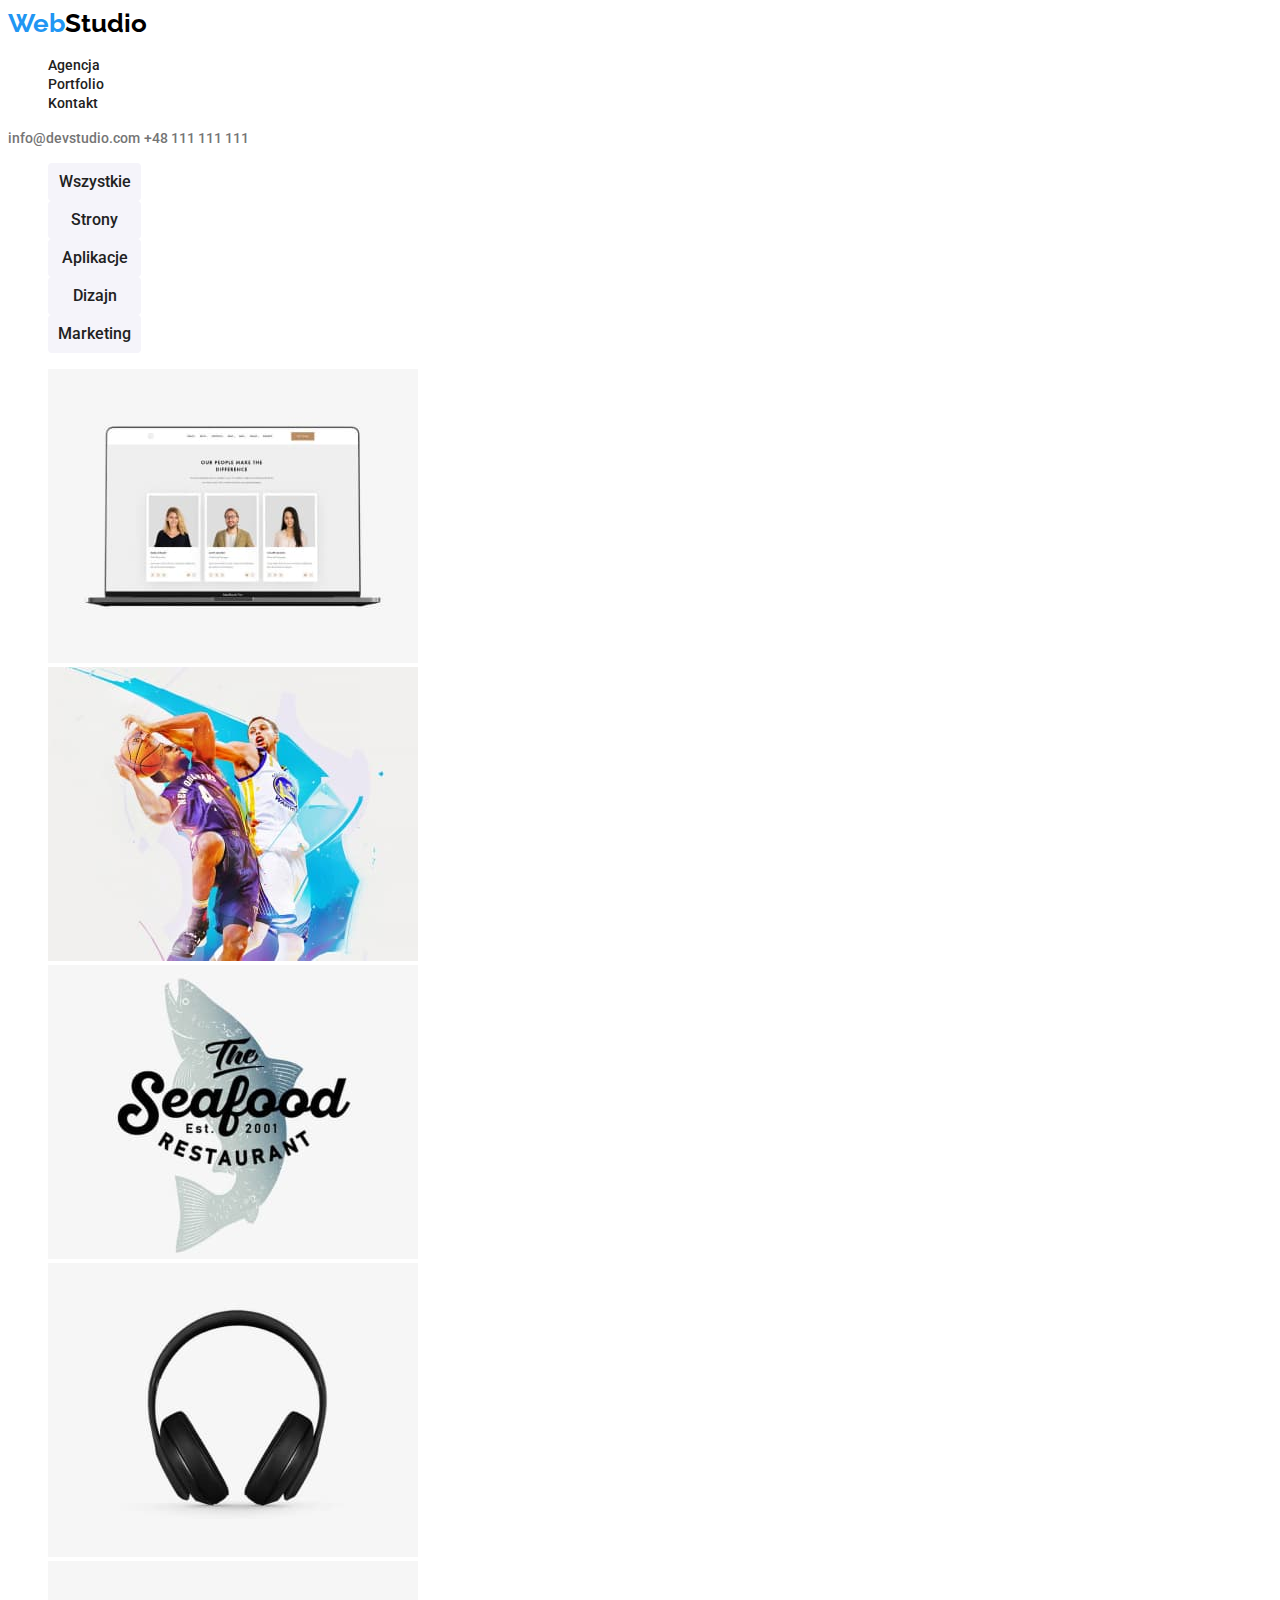
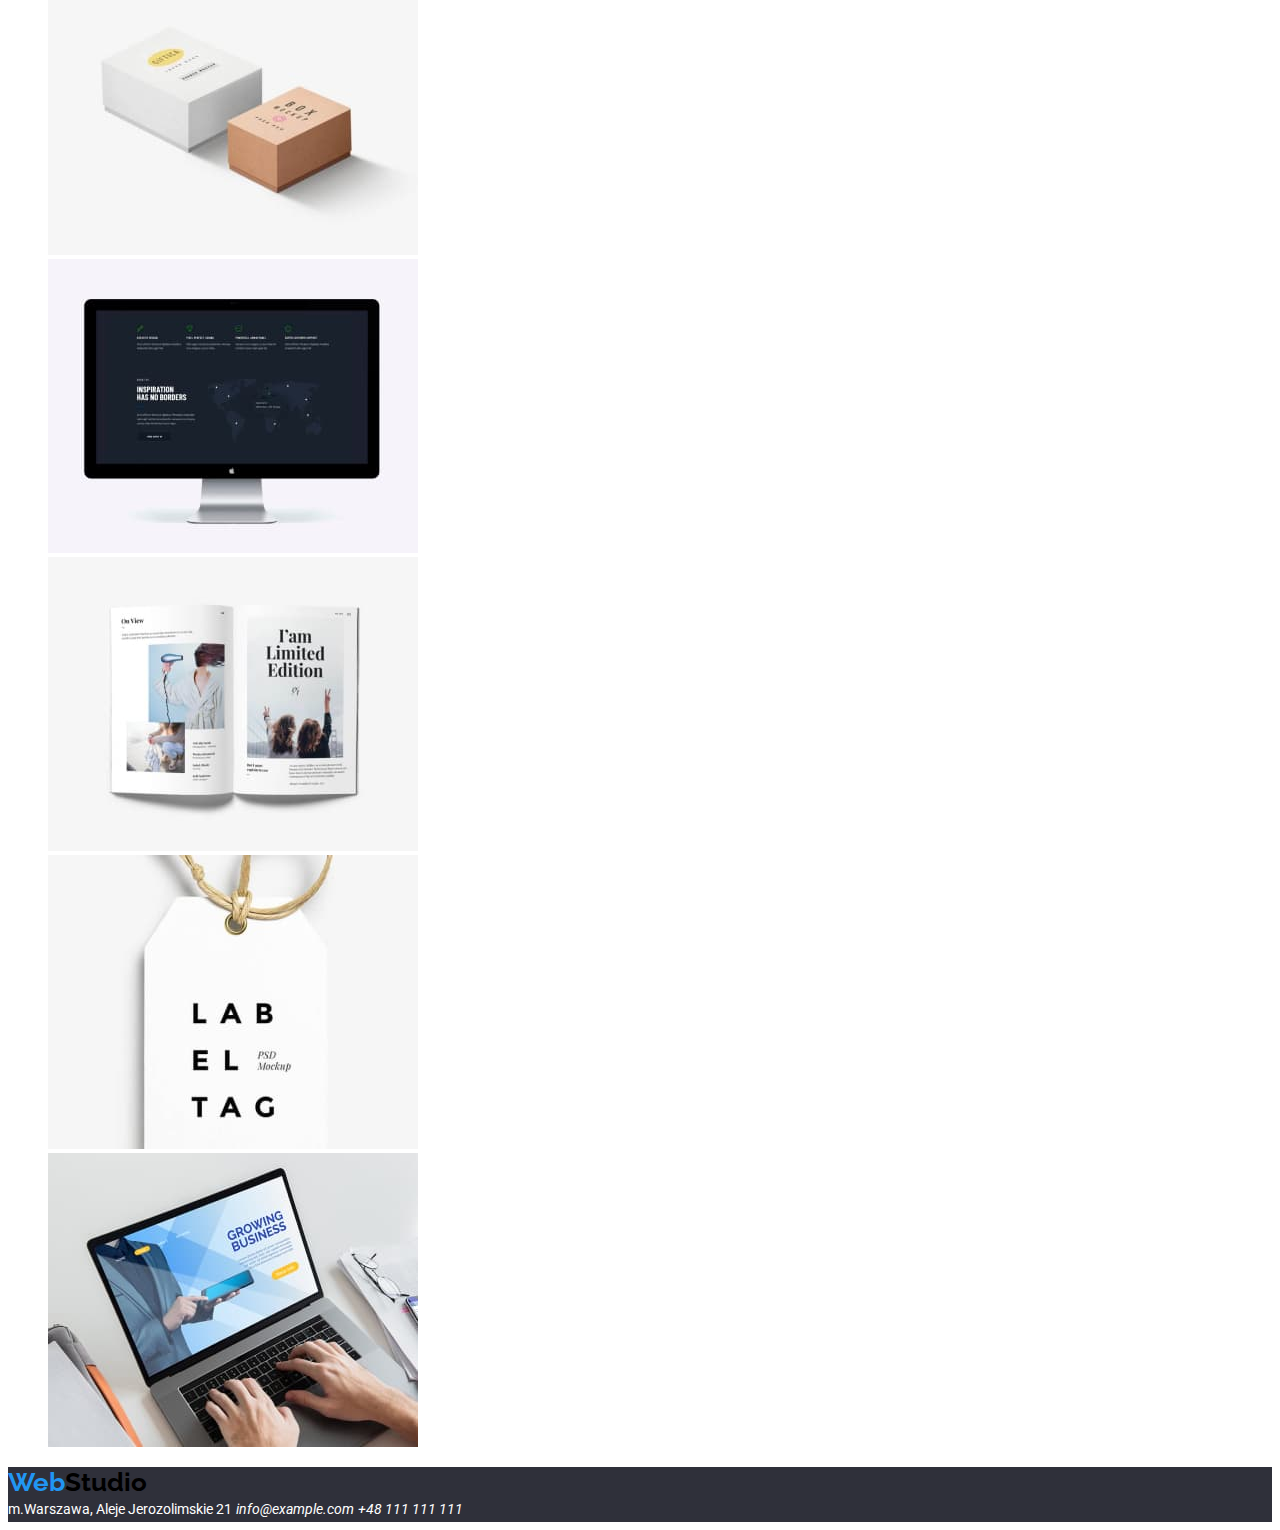
==== portfolio.html @ a65e3397 "introduced" ====
<!DOCTYPE html>
<html lang="en">
  <head>
    <meta charset="UTF-8" />
    <meta http-equiv="X-UA-Compatible" content="IE=edge" />
    <meta name="viewport" content="width=device-width, initial-scale=1.0" />
    <link rel="stylesheet" href="./css/styles.css" />
    <link rel="preconnect" href="https://fonts.googleapis.com" />
    <link rel="preconnect" href="https://fonts.gstatic.com" crossorigin />
    <link
      href="https://fonts.googleapis.com/css2?family=Raleway:wght@700&family=Roboto:wght@400;500;700;900&display=swap"
      rel="stylesheet" />
    <title>Portfolio</title>
  </head>
  <body>
    <header>
      <a class="link-logo logo" href="#"
        ><span class="logo-web">Web</span>Studio</a
      >
      <nav>
        <ul class="list">
          <li>
            <a class="link wayfinding-list-item" href="./index.html">Agencja</a>
          </li>
          <li>
            <a class="link wayfinding-list-item" href="./portfolio.html"
              >Portfolio</a
            >
          </li>
          <li><a class="link wayfinding-list-item" href="#">Kontakt</a></li>
        </ul>
      </nav>
      <a class="link contacts" href="mailto:info@devstudio.com"
        >info@devstudio.com</a
      >
      <a class="link contacts" href="tel:+48111111111">+48 111 111 111</a>
    </header>
    <main class="portfolio-background">
      <nav>
        <ul class="list">
          <li>
            <button class="portfolio-btn" type="button">Wszystkie</button>
          </li>
          <li><button class="portfolio-btn" type="button">Strony</button></li>
          <li>
            <button class="portfolio-btn" type="button">Aplikacje</button>
          </li>
          <li><button class="portfolio-btn" type="button">Dizajn</button></li>
          <li>
            <button class="portfolio-btn" type="button">Marketing</button>
          </li>
        </ul>
      </nav>
      <ul class="list">
        <li>
          <img
            src="./images/photoportfolioa.jpg"
            alt="laptop screen"
            width="370"
            height="294" />
        </li>
        <li>
          <img
            src="./images/photoportfoliob.jpg"
            alt="men playing basketball"
            width="370"
            height="294" />
        </li>
        <li>
          <img
            src="./images/photoportfolioc.jpg"
            alt="restaurant logo"
            width="370"
            height="294" />
        </li>
        <li>
          <img
            src="./images/photoportfoliod.jpg"
            alt="headphones"
            width="370"
            height="294" />
        </li>
        <li>
          <img
            src="./images/photoportfolioe.jpg"
            alt="two boxes"
            width="370"
            height="294" />
        </li>
        <li>
          <img
            src="./images/photoportfoliof.jpg"
            alt="mac screen"
            width="370"
            height="294" />
        </li>
        <li>
          <img
            src="./images/photoportfoliog.jpg"
            alt="open book"
            width="370"
            height="294" />
        </li>
        <li>
          <img
            src="./images/photoportfolioh.jpg"
            alt="label tag"
            width="370"
            height="294" />
        </li>
        <li>
          <img
            src="./images/photoportfolioi.jpg"
            alt="person typing"
            width="370"
            height="294" />
        </li>
      </ul>
    </main>
    <footer class="background-c">
      <a class="link-logo logo" href="#"
        ><span class="logo-web">Web</span>Studio</a
      >
      <address>
        <span class="portfolio-contacts-title"
          >m.Warszawa, Aleje Jerozolimskie 21</span
        >
        <a class="link portfolio-contacts" href="mailto:info@example.com"
          >info@example.com</a
        >
        <a class="link portfolio-contacts" href="tel:+48111111111"
          >+48 111 111 111</a
        >
      </address>
    </footer>
  </body>
</html>
---- css/styles.css ----
:root {
  --colorA: #ffffff;
  --colorB: #2196f3;
  --colorC: #757575;
  --colorD: #000000;
  --colorE: #212121;
  --colorF: #f5f4fa;
}
body {
  background-color: var(--colorA);
  font-family: Roboto;
}
.link {
  text-decoration: none;
}
.link:focus {
  color: var(--colorB);
}
.link:hover {
  color: var(--colorB);
}
.link-logo {
  text-decoration: none;
}
.logo {
  color: var(--colorD);
  font-family: Raleway;
  font-weight: 700;
  font-size: 26px;
  line-height: 1.19;
}
.logo-web {
  color: var(--colorB);
}
.list {
  list-style: none;
}
.wayfinding-list-item {
  color: var(--colorE);
  font-weight: 500;
  font-size: 14px;
  line-height: 1.14;
}
.contacts {
  color: var(--colorC);
  font-weight: 500;
  font-size: 14px;
  line-height: 1.14;
}
.background-a {
  background-color: #2f303a;
}
.slogan {
  color: var(--colorA);
  font-weight: 900;
  font-size: 44px;
  line-height: 1.36;
  text-align: center;
}
.slogan-btn {
  background-color: var(--colorB);
  width: 200px;
  height: 50px;
  cursor: pointer;
  color: var(--colorA);
  font-weight: 700;
  font-size: 16px;
  line-height: 1.87;
  font-family: inherit;
  box-shadow: 0px 4px 4px rgba(0, 0, 0, 0.15);
  border-radius: 4px;
}
.general-list-title {
  color: var(--colorE);
  font-weight: 700;
  font-size: 14px;
  line-height: 1.14;
}
.general-list-description {
  color: var(--colorC);
  font-size: 14px;
  line-height: 1.5;
}
.title {
  color: var(--colorE);
  font-weight: 700;
  font-size: 36px;
  line-height: 1.17;
  text-align: center;
}
.background-b {
  background-color: var(--colorF);
}
.team-photo {
  background-color: var(--colorA);
  box-shadow: 0px 1px 3px rgba(0, 0, 0, 0.12), 0px 1px 1px rgba(0, 0, 0, 0.14),
    0px 2px 1px rgba(0, 0, 0, 0.2);
  border-radius: 0px 0px 4px 4px;
}
.team-photo-title {
  color: var(--colorEcolorE);
  font-weight: 500;
  font-size: 16px;
  line-height: 1.19;
  text-align: center;
}
.team-photo-description {
  color: var(--colorC);
  font-size: 16px;
  line-height: 1.19;
  text-align: center;
}
.background-c {
  background-color: #2f303a;
}
.portfolio-contacts-title {
  color: var(--colorA);
  font-size: 14px;
  line-height: 1.7;
  font-style: normal;
}
.portfolio-contacts {
  color: var(--colorA);
  font-size: 14px;
  line-height: 1.7;
}
.portfolio-background {
  background-color: var(--colorA);
}
.portfolio-btn {
  background-color: var(--colorF);
  width: 93px;
  height: 38px;
  border-radius: 4px;
  border-style: none;
  cursor: pointer;
  color: #212121;
  font-weight: 500;
  font-size: 16px;
  line-height: 1.6;
  font-family: inherit;
}
.portfolio-btn:hover {
  background-color: var(--colorB);
  width: 121px;
  height: 38px;
  box-shadow: 0px 3px 1px rgba(0, 0, 0, 0.1), 0px 1px 2px rgba(0, 0, 0, 0.08),
    0px 2px 2px rgba(0, 0, 0, 0.12);
  border-radius: 4px;
  border-style: none;
}
.portfolio-btn:focus {
  background-color: var(--colorB);
  width: 121px;
  height: 38px;
  box-shadow: 0px 3px 1px rgba(0, 0, 0, 0.1), 0px 1px 2px rgba(0, 0, 0, 0.08),
    0px 2px 2px rgba(0, 0, 0, 0.12);
  border-radius: 4px;
}
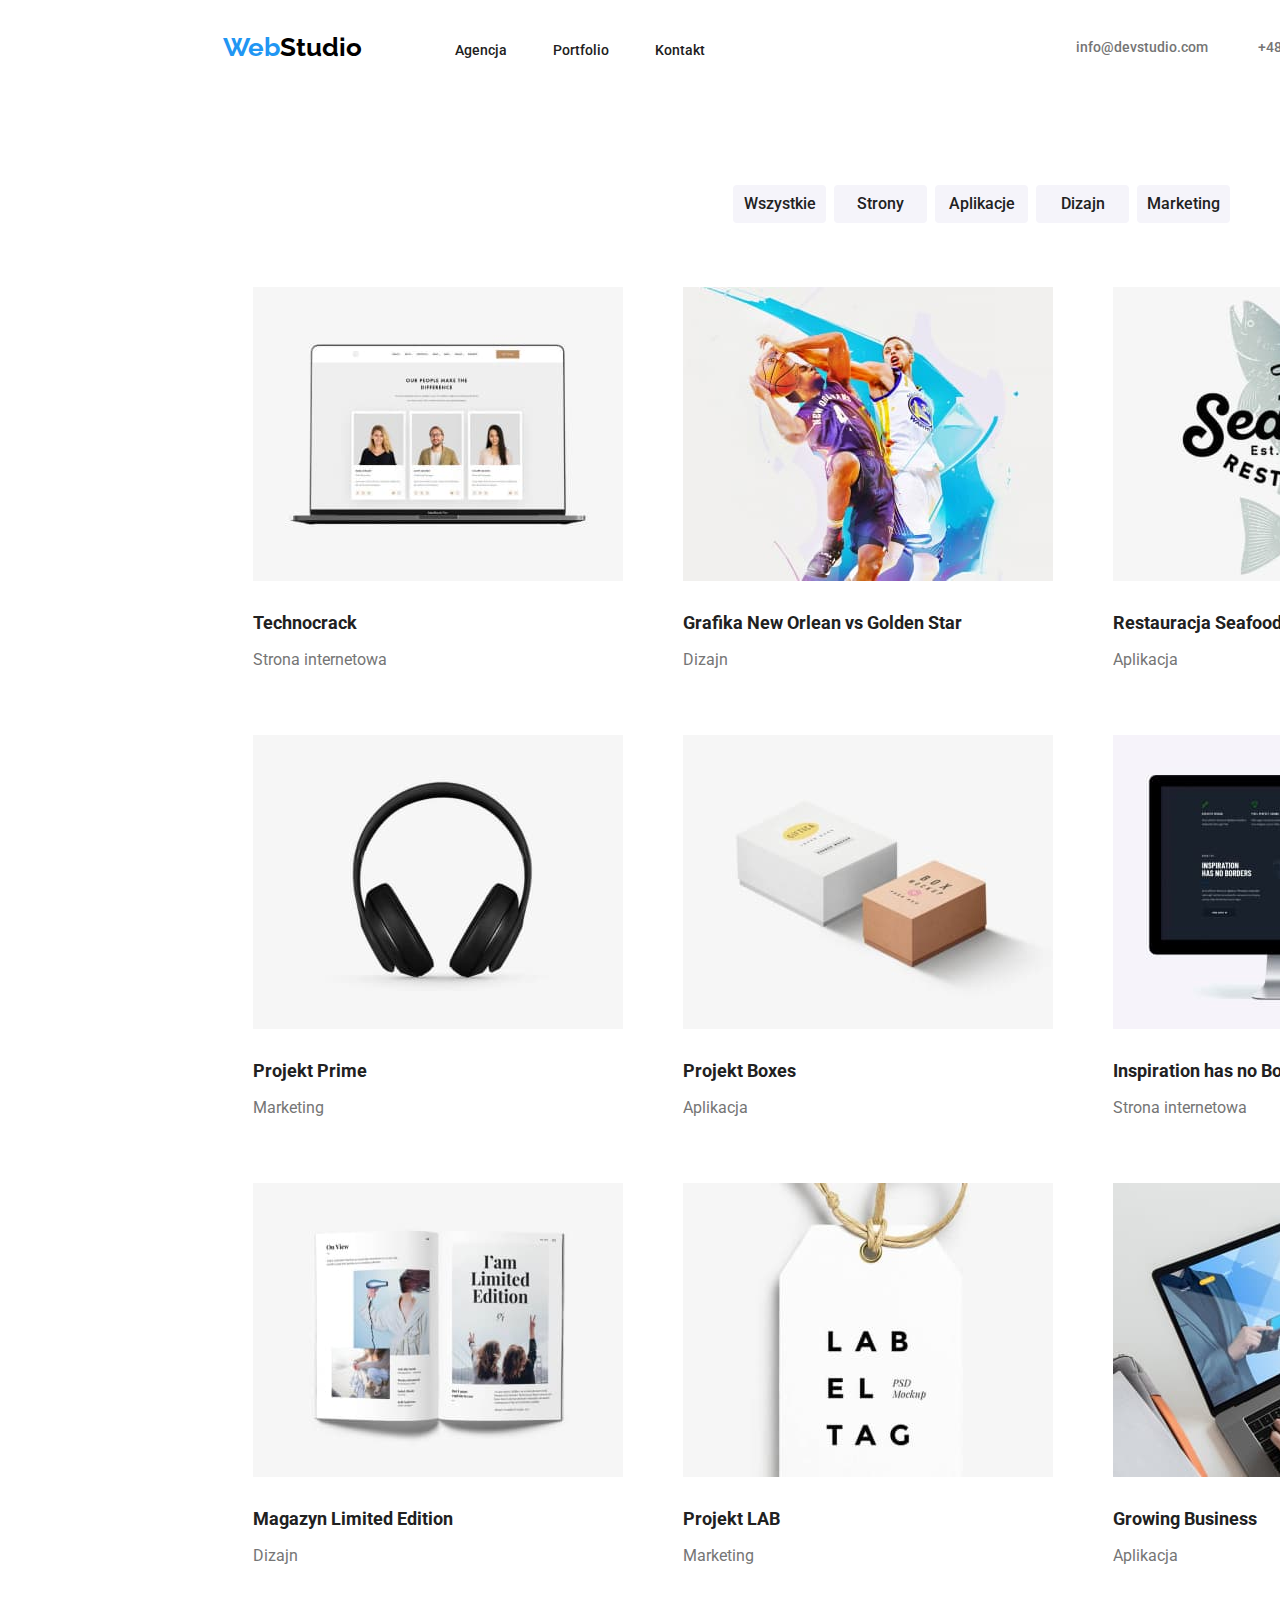
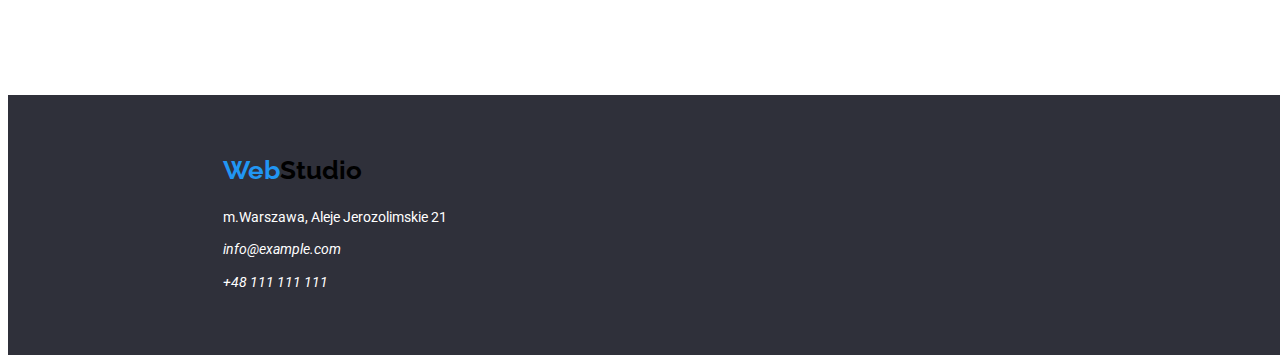
==== commit 994584b2: "update" ====
--- a/portfolio.html
+++ b/portfolio.html
@@ -13,122 +13,154 @@
     <title>Portfolio</title>
   </head>
   <body>
-    <header>
-      <a class="link-logo logo" href="#"
+    <header class="container section flex-element">
+      <a class="link-logo logo head-logo" href="#"
         ><span class="logo-web">Web</span>Studio</a
       >
       <nav>
-        <ul class="list">
+        <ul class="list flex-element wayfinding-list">
           <li>
             <a class="link wayfinding-list-item" href="./index.html">Agencja</a>
           </li>
           <li>
-            <a class="link wayfinding-list-item" href="./portfolio.html"
+            <a
+              class="link wayfinding-list-item wayfinding-list-item-b"
+              href="./portfolio.html"
               >Portfolio</a
             >
           </li>
           <li><a class="link wayfinding-list-item" href="#">Kontakt</a></li>
         </ul>
       </nav>
-      <a class="link contacts" href="mailto:info@devstudio.com"
+      <a class="link contacts contacts-a" href="mailto:info@devstudio.com"
         >info@devstudio.com</a
       >
       <a class="link contacts" href="tel:+48111111111">+48 111 111 111</a>
     </header>
-    <main class="portfolio-background">
+    <main class="portfolio-background portfolio-general container">
       <nav>
-        <ul class="list">
+        <ul class="list flex-element portfolio-btn-list">
           <li>
             <button class="portfolio-btn" type="button">Wszystkie</button>
           </li>
-          <li><button class="portfolio-btn" type="button">Strony</button></li>
+          <li>
+            <button class="portfolio-btn portfolio-btn-spacing-a" type="button">
+              Strony
+            </button>
+          </li>
           <li>
             <button class="portfolio-btn" type="button">Aplikacje</button>
           </li>
-          <li><button class="portfolio-btn" type="button">Dizajn</button></li>
+          <li>
+            <button class="portfolio-btn portfolio-btn-spacing-b" type="button">
+              Dizajn
+            </button>
+          </li>
           <li>
             <button class="portfolio-btn" type="button">Marketing</button>
           </li>
         </ul>
       </nav>
-      <ul class="list">
-        <li>
+      <ul class="list flex-element portfolio-photo-list">
+        <li class="portfolio-photo-item">
           <img
             src="./images/photoportfolioa.jpg"
             alt="laptop screen"
             width="370"
             height="294" />
+          <h5 class="portfolio-photo-title">Technocrack</h5>
+          <p class="portfolio-photo-description">Strona internetowa</p>
         </li>
-        <li>
+        <li class="portfolio-photo-item">
           <img
             src="./images/photoportfoliob.jpg"
             alt="men playing basketball"
             width="370"
             height="294" />
+          <h5 class="portfolio-photo-title">
+            Grafika New Orlean vs Golden Star
+          </h5>
+          <p class="portfolio-photo-description">Dizajn</p>
         </li>
-        <li>
+        <li class="portfolio-photo-item">
           <img
             src="./images/photoportfolioc.jpg"
             alt="restaurant logo"
             width="370"
             height="294" />
+          <h5 class="portfolio-photo-title">Restauracja Seafood</h5>
+          <p class="portfolio-photo-description">Aplikacja</p>
         </li>
-        <li>
+        <li class="portfolio-photo-item">
           <img
             src="./images/photoportfoliod.jpg"
             alt="headphones"
             width="370"
             height="294" />
+          <h5 class="portfolio-photo-title">Projekt Prime</h5>
+          <p class="portfolio-photo-description">Marketing</p>
         </li>
-        <li>
+        <li class="portfolio-photo-item">
           <img
             src="./images/photoportfolioe.jpg"
             alt="two boxes"
             width="370"
             height="294" />
+          <h5 class="portfolio-photo-title">Projekt Boxes</h5>
+          <p class="portfolio-photo-description">Aplikacja</p>
         </li>
-        <li>
+        <li class="portfolio-photo-item">
           <img
             src="./images/photoportfoliof.jpg"
             alt="mac screen"
             width="370"
             height="294" />
+          <h5 class="portfolio-photo-title">Inspiration has no Borders</h5>
+          <p class="portfolio-photo-description">Strona internetowa</p>
         </li>
-        <li>
+        <li class="portfolio-photo-item">
           <img
             src="./images/photoportfoliog.jpg"
             alt="open book"
             width="370"
             height="294" />
+          <h5 class="portfolio-photo-title">Magazyn Limited Edition</h5>
+          <p class="portfolio-photo-description">Dizajn</p>
         </li>
-        <li>
+        <li class="portfolio-photo-item">
           <img
             src="./images/photoportfolioh.jpg"
             alt="label tag"
             width="370"
             height="294" />
+          <h5 class="portfolio-photo-title">Projekt LAB</h5>
+          <p class="portfolio-photo-description">Marketing</p>
         </li>
-        <li>
+        <li class="portfolio-photo-item">
           <img
             src="./images/photoportfolioi.jpg"
             alt="person typing"
             width="370"
             height="294" />
+          <h5 class="portfolio-photo-title">Growing Business</h5>
+          <p class="portfolio-photo-description">Aplikacja</p>
         </li>
       </ul>
     </main>
-    <footer class="background-c">
-      <a class="link-logo logo" href="#"
+    <footer class="background-c container section foot-head">
+      <a class="link-logo logo foot-logo" href="#"
         ><span class="logo-web">Web</span>Studio</a
       >
-      <address>
-        <span class="portfolio-contacts-title"
+      <address class="foot-direction">
+        <span class="foot-contacts-title"
           >m.Warszawa, Aleje Jerozolimskie 21</span
         >
-        <a class="link portfolio-contacts" href="mailto:info@example.com"
+        <a
+          class="link foot-contacts foot-contacts-spacing"
+          href="mailto:info@example.com"
           >info@example.com</a
         >
-        <a class="link portfolio-contacts" href="tel:+48111111111"
+        <a class="link foot-contacts" href="tel:+48111111111"
           >+48 111 111 111</a
         >
       </address>
--- a/css/styles.css
+++ b/css/styles.css
@@ -1,3 +1,9 @@
+.container {
+  width: 1600px;
+}
+.flex-element {
+  display: flex;
+}
 :root {
   --colorA: #ffffff;
   --colorB: #2196f3;
@@ -5,11 +11,34 @@
   --colorD: #000000;
   --colorE: #212121;
   --colorF: #f5f4fa;
+  --colorG: #ececec;
+  --colorH: #2f303a;
+  --colorI: #eeeeee;
 }
 body {
   background-color: var(--colorA);
   font-family: Roboto;
 }
+h1 {
+  margin: 0px;
+  padding: 0px;
+}
+h3 {
+  margin: 0px;
+  padding: 0px;
+}
+h2 {
+  margin: 0px;
+  padding: 0px;
+}
+ul {
+  margin: 0px;
+  padding: 0px;
+}
+p {
+  margin: 0px;
+  padding: 0px;
+}
 .link {
   text-decoration: none;
 }
@@ -29,26 +58,45 @@
   font-size: 26px;
   line-height: 1.19;
 }
+.head-logo {
+  margin-inline: 215px 93px;
+  margin-block: 24px 25px;
+}
 .logo-web {
   color: var(--colorB);
 }
 .list {
   list-style: none;
 }
+.mini-border {
+  border-bottom: 1px solid;
+  color: var(--colorG);
+}
+.wayfinding-list {
+  padding: 0px;
+  margin-block: 32px;
+}
+.wayfinding-list-item-b {
+  margin-inline: 46px;
+}
 .wayfinding-list-item {
   color: var(--colorE);
   font-weight: 500;
   font-size: 14px;
   line-height: 1.14;
 }
+.contacts-a {
+  margin-inline: 371px 50px;
+}
 .contacts {
   color: var(--colorC);
   font-weight: 500;
   font-size: 14px;
   line-height: 1.14;
+  margin-block: 32px;
 }
 .background-a {
-  background-color: #2f303a;
+  background-color: var(--colorH);
 }
 .slogan {
   color: var(--colorA);
@@ -56,6 +104,8 @@
   font-size: 44px;
   line-height: 1.36;
   text-align: center;
+  margin-inline: 452px;
+  padding-top: 200px;
 }
 .slogan-btn {
   background-color: var(--colorB);
@@ -69,17 +119,40 @@
   font-family: inherit;
   box-shadow: 0px 4px 4px rgba(0, 0, 0, 0.15);
   border-radius: 4px;
+  margin-inline: 700px;
+  margin-block: 30px 200px;
+}
+.general-list {
+  margin-block: 94px;
+  margin-inline: 215px;
 }
 .general-list-title {
   color: var(--colorE);
   font-weight: 700;
   font-size: 14px;
   line-height: 1.14;
+  padding-bottom: 10px;
 }
 .general-list-description {
   color: var(--colorC);
   font-size: 14px;
   line-height: 1.5;
+}
+.general-list-item-spacing-a {
+  padding-inline: 30px;
+}
+.general-list-item-spacing-b {
+  padding-right: 30px;
+}
+.what-we-do-list {
+  margin-inline: 215px;
+  margin-bottom: 94px;
+}
+.what-we-do-images-spacing {
+  padding-inline: 30px;
+}
+.title-a {
+  padding-bottom: 50px;
 }
 .title {
   color: var(--colorE);
@@ -87,6 +160,19 @@
   font-size: 36px;
   line-height: 1.17;
   text-align: center;
+}
+.title-b {
+  padding-block: 94px 50px;
+}
+.team-photo-list {
+  padding-inline: 215px;
+  padding-bottom: 93px;
+}
+.team-photo-spacing-a {
+  margin-inline: 30px;
+}
+.team-photo-spacing-b {
+  margin-right: 30px;
 }
 .background-b {
   background-color: var(--colorF);
@@ -103,29 +189,58 @@
   font-size: 16px;
   line-height: 1.19;
   text-align: center;
+  padding-block: 30px 10px;
+  margin: 0px;
 }
 .team-photo-description {
   color: var(--colorC);
   font-size: 16px;
   line-height: 1.19;
   text-align: center;
+  padding-bottom: 30px;
 }
 .background-c {
   background-color: #2f303a;
 }
-.portfolio-contacts-title {
+.foot-logo {
+  margin-left: 215px;
+}
+.foot-contacts-title {
   color: var(--colorA);
   font-size: 14px;
   line-height: 1.7;
   font-style: normal;
 }
-.portfolio-contacts {
+.foot-contacts {
   color: var(--colorA);
   font-size: 14px;
   line-height: 1.7;
+}
+.foot-direction {
+  padding-block: 20px 60px;
+  padding-left: 215px;
+  display: flex;
+  flex-direction: column;
+}
+.foot-contacts-spacing {
+  margin-block: 9px;
+}
+.foot-head {
+  padding-top: 60px;
+}
+.portfolio-general {
+  margin-block: 94px;
+  margin-inline: 215px;
 }
 .portfolio-background {
   background-color: var(--colorA);
+}
+.portfolio-btn-list {
+  margin-inline: 510px 518px;
+  margin-bottom: 34px;
+}
+.portfolio-photo-list {
+  flex-wrap: wrap;
 }
 .portfolio-btn {
   background-color: var(--colorF);
@@ -134,11 +249,17 @@
   border-radius: 4px;
   border-style: none;
   cursor: pointer;
-  color: #212121;
+  color: var(--colorE);
   font-weight: 500;
   font-size: 16px;
   line-height: 1.6;
   font-family: inherit;
+}
+.portfolio-btn-spacing-a {
+  margin-inline: 8px;
+}
+.portfolio-btn-spacing-b {
+  margin-inline: 8px;
 }
 .portfolio-btn:hover {
   background-color: var(--colorB);
@@ -157,3 +278,18 @@
     0px 2px 2px rgba(0, 0, 0, 0.12);
   border-radius: 4px;
 }
+.portfolio-photo-title {
+  color: var(--colorE);
+  font-weight: 700;
+  font-size: 18px;
+  line-height: 2;
+  margin-block: 20px 4px;
+}
+.portfolio-photo-description {
+  color: var(--colorC);
+  font-size: 16px;
+  line-height: 1.87;
+}
+.portfolio-photo-item {
+  margin: 30px;
+}
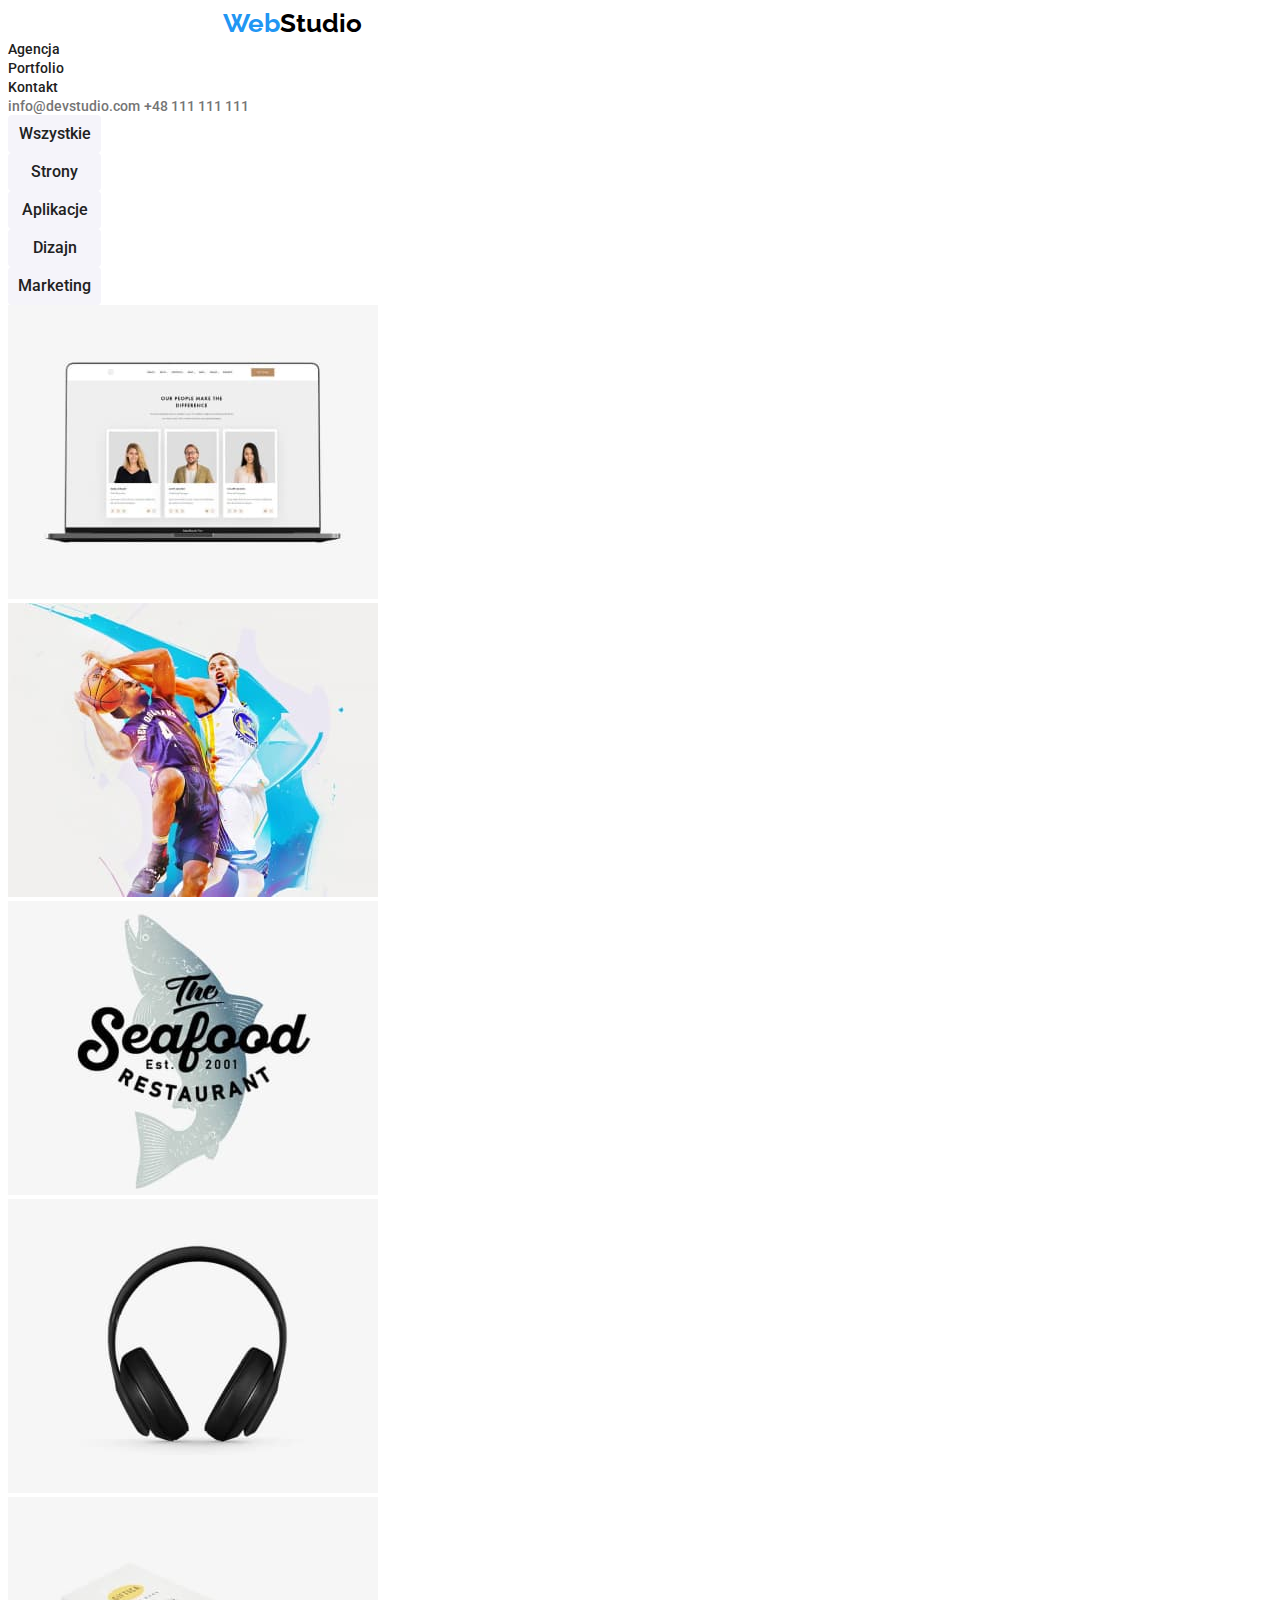
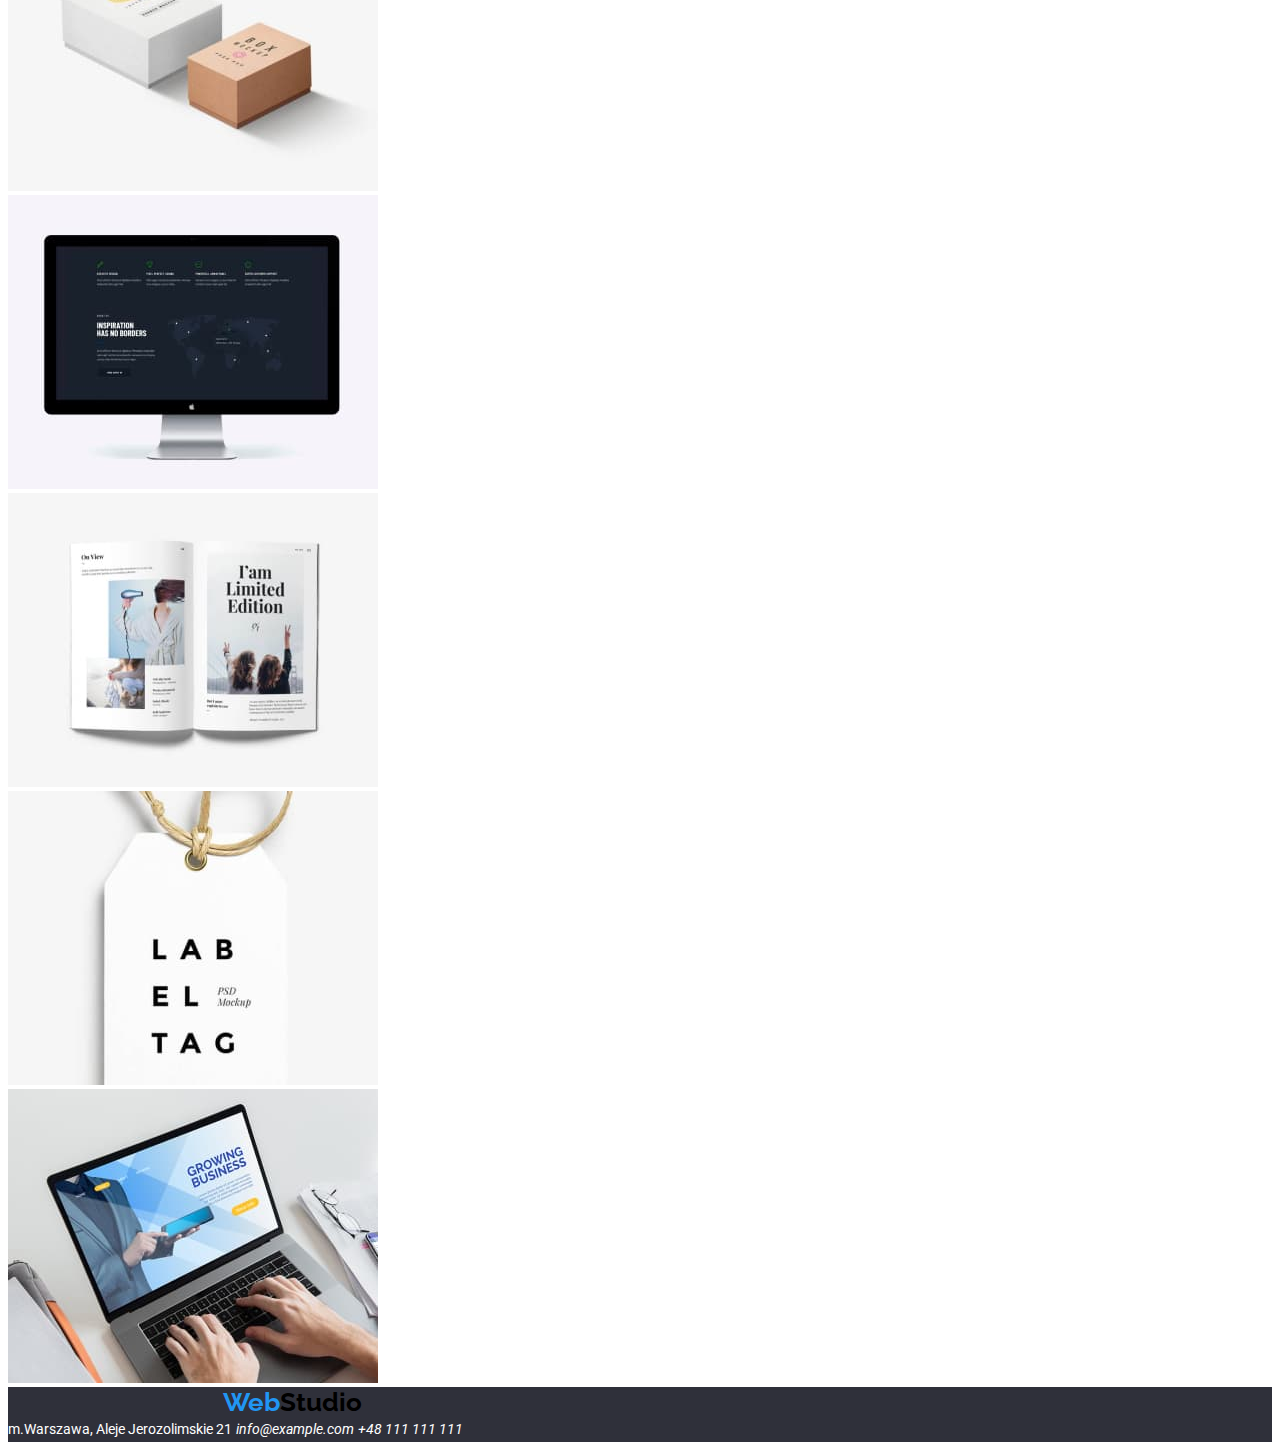
==== commit 72839e9f: "commit" ====
--- a/portfolio.html
+++ b/portfolio.html
@@ -13,154 +13,122 @@
     <title>Portfolio</title>
   </head>
   <body>
-    <header class="container section flex-element">
-      <a class="link-logo logo head-logo" href="#"
+    <header>
+      <a class="link-logo logo" href="#"
         ><span class="logo-web">Web</span>Studio</a
       >
       <nav>
-        <ul class="list flex-element wayfinding-list">
+        <ul class="list">
           <li>
             <a class="link wayfinding-list-item" href="./index.html">Agencja</a>
           </li>
           <li>
-            <a
-              class="link wayfinding-list-item wayfinding-list-item-b"
-              href="./portfolio.html"
+            <a class="link wayfinding-list-item" href="./portfolio.html"
               >Portfolio</a
             >
           </li>
           <li><a class="link wayfinding-list-item" href="#">Kontakt</a></li>
         </ul>
       </nav>
-      <a class="link contacts contacts-a" href="mailto:info@devstudio.com"
+      <a class="link contacts" href="mailto:info@devstudio.com"
         >info@devstudio.com</a
       >
       <a class="link contacts" href="tel:+48111111111">+48 111 111 111</a>
     </header>
-    <main class="portfolio-background portfolio-general container">
+    <main class="portfolio-background">
       <nav>
-        <ul class="list flex-element portfolio-btn-list">
+        <ul class="list">
           <li>
             <button class="portfolio-btn" type="button">Wszystkie</button>
           </li>
-          <li>
-            <button class="portfolio-btn portfolio-btn-spacing-a" type="button">
-              Strony
-            </button>
-          </li>
+          <li><button class="portfolio-btn" type="button">Strony</button></li>
           <li>
             <button class="portfolio-btn" type="button">Aplikacje</button>
           </li>
-          <li>
-            <button class="portfolio-btn portfolio-btn-spacing-b" type="button">
-              Dizajn
-            </button>
-          </li>
+          <li><button class="portfolio-btn" type="button">Dizajn</button></li>
           <li>
             <button class="portfolio-btn" type="button">Marketing</button>
           </li>
         </ul>
       </nav>
-      <ul class="list flex-element portfolio-photo-list">
-        <li class="portfolio-photo-item">
+      <ul class="list">
+        <li>
           <img
             src="./images/photoportfolioa.jpg"
             alt="laptop screen"
             width="370"
             height="294" />
-          <h5 class="portfolio-photo-title">Technocrack</h5>
-          <p class="portfolio-photo-description">Strona internetowa</p>
         </li>
-        <li class="portfolio-photo-item">
+        <li>
           <img
             src="./images/photoportfoliob.jpg"
             alt="men playing basketball"
             width="370"
             height="294" />
-          <h5 class="portfolio-photo-title">
-            Grafika New Orlean vs Golden Star
-          </h5>
-          <p class="portfolio-photo-description">Dizajn</p>
         </li>
-        <li class="portfolio-photo-item">
+        <li>
           <img
             src="./images/photoportfolioc.jpg"
             alt="restaurant logo"
             width="370"
             height="294" />
-          <h5 class="portfolio-photo-title">Restauracja Seafood</h5>
-          <p class="portfolio-photo-description">Aplikacja</p>
         </li>
-        <li class="portfolio-photo-item">
+        <li>
           <img
             src="./images/photoportfoliod.jpg"
             alt="headphones"
             width="370"
             height="294" />
-          <h5 class="portfolio-photo-title">Projekt Prime</h5>
-          <p class="portfolio-photo-description">Marketing</p>
         </li>
-        <li class="portfolio-photo-item">
+        <li>
           <img
             src="./images/photoportfolioe.jpg"
             alt="two boxes"
             width="370"
             height="294" />
-          <h5 class="portfolio-photo-title">Projekt Boxes</h5>
-          <p class="portfolio-photo-description">Aplikacja</p>
         </li>
-        <li class="portfolio-photo-item">
+        <li>
           <img
             src="./images/photoportfoliof.jpg"
             alt="mac screen"
             width="370"
             height="294" />
-          <h5 class="portfolio-photo-title">Inspiration has no Borders</h5>
-          <p class="portfolio-photo-description">Strona internetowa</p>
         </li>
-        <li class="portfolio-photo-item">
+        <li>
           <img
             src="./images/photoportfoliog.jpg"
             alt="open book"
             width="370"
             height="294" />
-          <h5 class="portfolio-photo-title">Magazyn Limited Edition</h5>
-          <p class="portfolio-photo-description">Dizajn</p>
         </li>
-        <li class="portfolio-photo-item">
+        <li>
           <img
             src="./images/photoportfolioh.jpg"
             alt="label tag"
             width="370"
             height="294" />
-          <h5 class="portfolio-photo-title">Projekt LAB</h5>
-          <p class="portfolio-photo-description">Marketing</p>
         </li>
-        <li class="portfolio-photo-item">
+        <li>
           <img
             src="./images/photoportfolioi.jpg"
             alt="person typing"
             width="370"
             height="294" />
-          <h5 class="portfolio-photo-title">Growing Business</h5>
-          <p class="portfolio-photo-description">Aplikacja</p>
         </li>
       </ul>
     </main>
-    <footer class="background-c container section foot-head">
-      <a class="link-logo logo foot-logo" href="#"
+    <footer class="background-c">
+      <a class="link-logo logo" href="#"
         ><span class="logo-web">Web</span>Studio</a
       >
-      <address class="foot-direction">
-        <span class="foot-contacts-title"
+      <address>
+        <span class="portfolio-contacts-title"
           >m.Warszawa, Aleje Jerozolimskie 21</span
         >
-        <a
-          class="link foot-contacts foot-contacts-spacing"
-          href="mailto:info@example.com"
+        <a class="link portfolio-contacts" href="mailto:info@example.com"
           >info@example.com</a
         >
-        <a class="link foot-contacts" href="tel:+48111111111"
+        <a class="link portfolio-contacts" href="tel:+48111111111"
           >+48 111 111 111</a
         >
       </address>
--- a/css/styles.css
+++ b/css/styles.css
@@ -1,8 +1,21 @@
+.padding-block {
+}
 .container {
-  width: 1600px;
-}
-.flex-element {
-  display: flex;
+  max-width: 1200px;
+  margin: 0 auto;
+  width: 100%;
+  padding: 0 15px;
+}
+h1,
+h2,
+h3,
+h4,
+h5,
+h6,
+p,
+ul {
+  margin: 0;
+  padding: 0;
 }
 :root {
   --colorA: #ffffff;
@@ -11,34 +24,11 @@
   --colorD: #000000;
   --colorE: #212121;
   --colorF: #f5f4fa;
-  --colorG: #ececec;
-  --colorH: #2f303a;
-  --colorI: #eeeeee;
 }
 body {
   background-color: var(--colorA);
   font-family: Roboto;
 }
-h1 {
-  margin: 0px;
-  padding: 0px;
-}
-h3 {
-  margin: 0px;
-  padding: 0px;
-}
-h2 {
-  margin: 0px;
-  padding: 0px;
-}
-ul {
-  margin: 0px;
-  padding: 0px;
-}
-p {
-  margin: 0px;
-  padding: 0px;
-}
 .link {
   text-decoration: none;
 }
@@ -57,9 +47,7 @@
   font-weight: 700;
   font-size: 26px;
   line-height: 1.19;
-}
-.head-logo {
-  margin-inline: 215px 93px;
+  margin-left: 215px;
   margin-block: 24px 25px;
 }
 .logo-web {
@@ -68,35 +56,20 @@
 .list {
   list-style: none;
 }
-.mini-border {
-  border-bottom: 1px solid;
-  color: var(--colorG);
-}
-.wayfinding-list {
-  padding: 0px;
-  margin-block: 32px;
-}
-.wayfinding-list-item-b {
-  margin-inline: 46px;
-}
 .wayfinding-list-item {
   color: var(--colorE);
   font-weight: 500;
   font-size: 14px;
   line-height: 1.14;
 }
-.contacts-a {
-  margin-inline: 371px 50px;
-}
 .contacts {
   color: var(--colorC);
   font-weight: 500;
   font-size: 14px;
   line-height: 1.14;
-  margin-block: 32px;
 }
 .background-a {
-  background-color: var(--colorH);
+  background-color: #2f303a;
 }
 .slogan {
   color: var(--colorA);
@@ -104,8 +77,6 @@
   font-size: 44px;
   line-height: 1.36;
   text-align: center;
-  margin-inline: 452px;
-  padding-top: 200px;
 }
 .slogan-btn {
   background-color: var(--colorB);
@@ -119,60 +90,24 @@
   font-family: inherit;
   box-shadow: 0px 4px 4px rgba(0, 0, 0, 0.15);
   border-radius: 4px;
-  margin-inline: 700px;
-  margin-block: 30px 200px;
-}
-.general-list {
-  margin-block: 94px;
-  margin-inline: 215px;
 }
 .general-list-title {
   color: var(--colorE);
   font-weight: 700;
   font-size: 14px;
   line-height: 1.14;
-  padding-bottom: 10px;
 }
 .general-list-description {
   color: var(--colorC);
   font-size: 14px;
   line-height: 1.5;
 }
-.general-list-item-spacing-a {
-  padding-inline: 30px;
-}
-.general-list-item-spacing-b {
-  padding-right: 30px;
-}
-.what-we-do-list {
-  margin-inline: 215px;
-  margin-bottom: 94px;
-}
-.what-we-do-images-spacing {
-  padding-inline: 30px;
-}
-.title-a {
-  padding-bottom: 50px;
-}
 .title {
   color: var(--colorE);
   font-weight: 700;
   font-size: 36px;
   line-height: 1.17;
   text-align: center;
-}
-.title-b {
-  padding-block: 94px 50px;
-}
-.team-photo-list {
-  padding-inline: 215px;
-  padding-bottom: 93px;
-}
-.team-photo-spacing-a {
-  margin-inline: 30px;
-}
-.team-photo-spacing-b {
-  margin-right: 30px;
 }
 .background-b {
   background-color: var(--colorF);
@@ -189,58 +124,29 @@
   font-size: 16px;
   line-height: 1.19;
   text-align: center;
-  padding-block: 30px 10px;
-  margin: 0px;
 }
 .team-photo-description {
   color: var(--colorC);
   font-size: 16px;
   line-height: 1.19;
   text-align: center;
-  padding-bottom: 30px;
 }
 .background-c {
   background-color: #2f303a;
 }
-.foot-logo {
-  margin-left: 215px;
-}
-.foot-contacts-title {
+.portfolio-contacts-title {
   color: var(--colorA);
   font-size: 14px;
   line-height: 1.7;
   font-style: normal;
 }
-.foot-contacts {
+.portfolio-contacts {
   color: var(--colorA);
   font-size: 14px;
   line-height: 1.7;
-}
-.foot-direction {
-  padding-block: 20px 60px;
-  padding-left: 215px;
-  display: flex;
-  flex-direction: column;
-}
-.foot-contacts-spacing {
-  margin-block: 9px;
-}
-.foot-head {
-  padding-top: 60px;
-}
-.portfolio-general {
-  margin-block: 94px;
-  margin-inline: 215px;
 }
 .portfolio-background {
   background-color: var(--colorA);
-}
-.portfolio-btn-list {
-  margin-inline: 510px 518px;
-  margin-bottom: 34px;
-}
-.portfolio-photo-list {
-  flex-wrap: wrap;
 }
 .portfolio-btn {
   background-color: var(--colorF);
@@ -249,17 +155,11 @@
   border-radius: 4px;
   border-style: none;
   cursor: pointer;
-  color: var(--colorE);
+  color: #212121;
   font-weight: 500;
   font-size: 16px;
   line-height: 1.6;
   font-family: inherit;
-}
-.portfolio-btn-spacing-a {
-  margin-inline: 8px;
-}
-.portfolio-btn-spacing-b {
-  margin-inline: 8px;
 }
 .portfolio-btn:hover {
   background-color: var(--colorB);
@@ -278,18 +178,25 @@
     0px 2px 2px rgba(0, 0, 0, 0.12);
   border-radius: 4px;
 }
-.portfolio-photo-title {
-  color: var(--colorE);
-  font-weight: 700;
-  font-size: 18px;
-  line-height: 2;
-  margin-block: 20px 4px;
-}
-.portfolio-photo-description {
-  color: var(--colorC);
-  font-size: 16px;
-  line-height: 1.87;
-}
-.portfolio-photo-item {
-  margin: 30px;
-}
+.flex-top {
+  display: flex;
+}
+.list-top {
+  display: flex;
+  align-items: flex-start;
+  justify-content: space-between;
+  gap: 46px;
+  margin-left: 93px;
+  margin-block: 32px;
+  width: 254px;
+}
+.contacts-top {
+  display: flex;
+  margin-right: 227px;
+  gap: 50px;
+  margin-block: 32px;
+  margin-left: 371px;
+}
+.list-middle {
+  display: flex;
+}
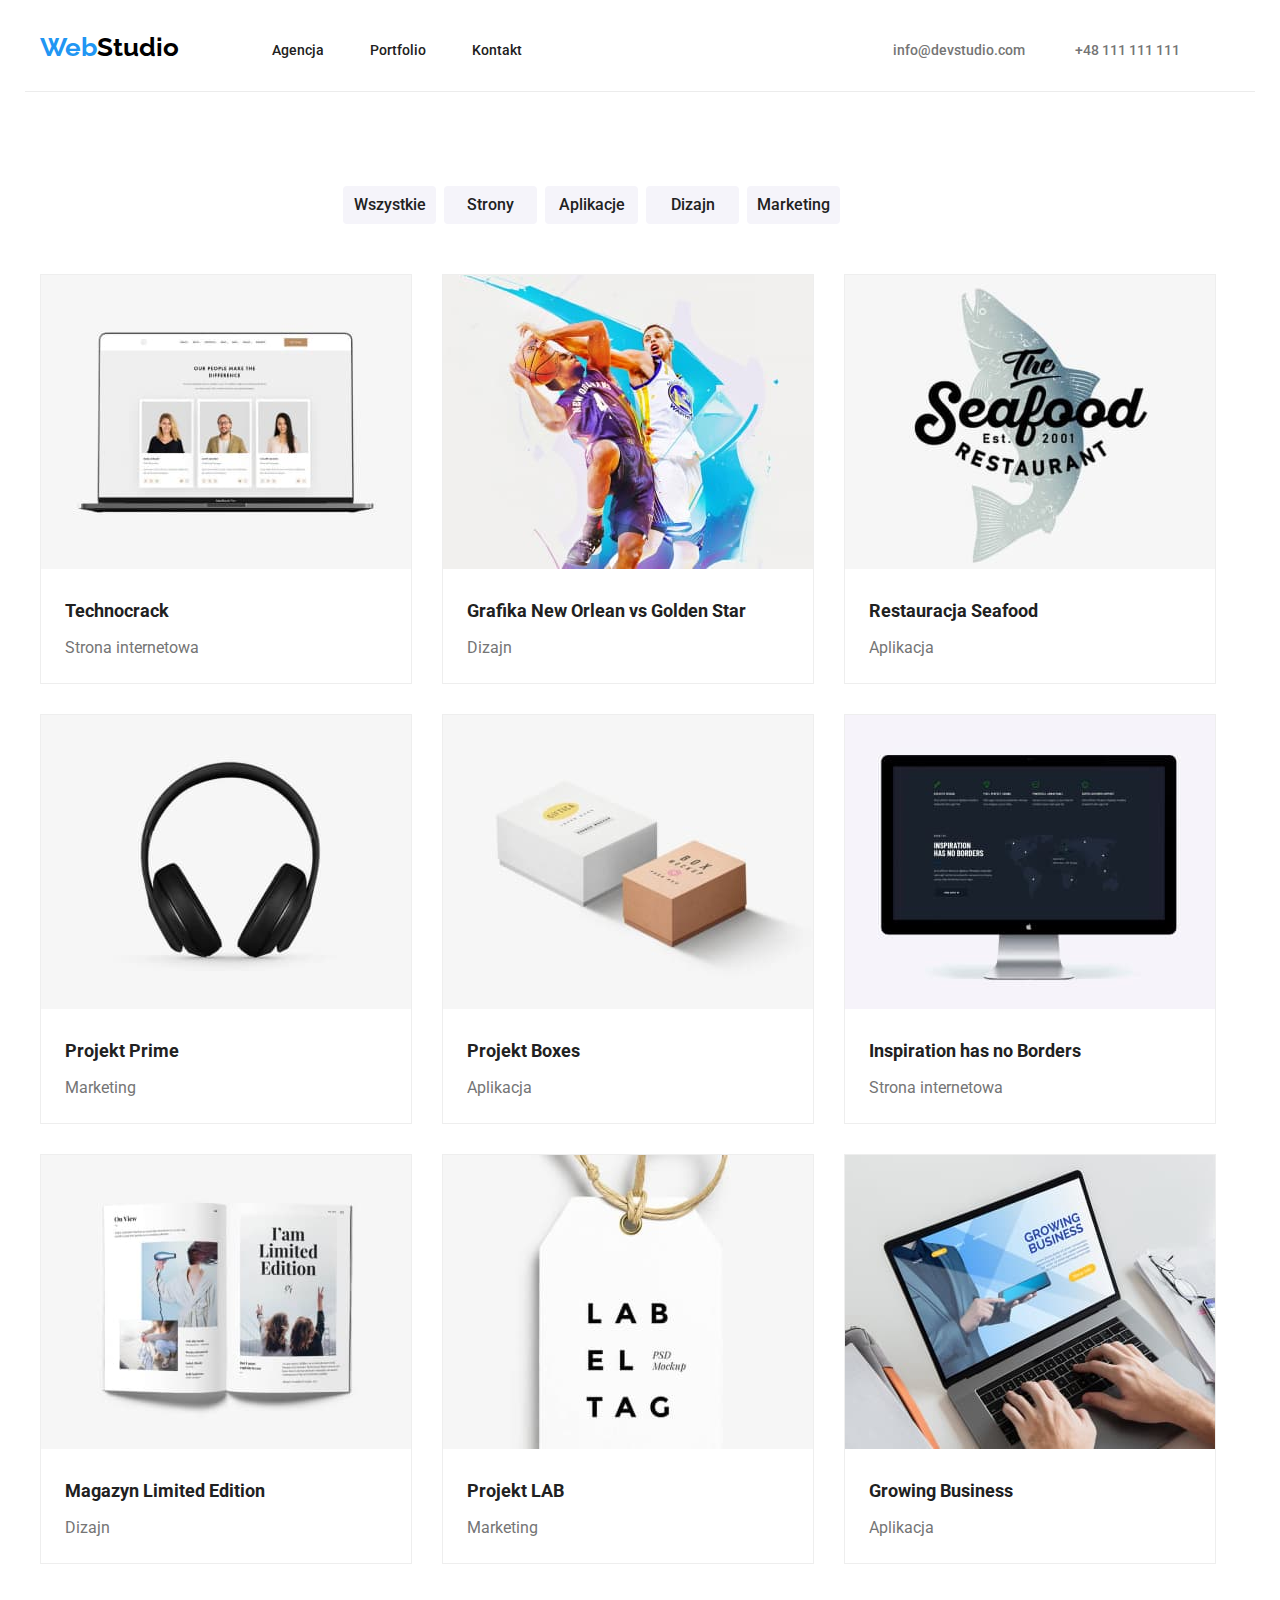
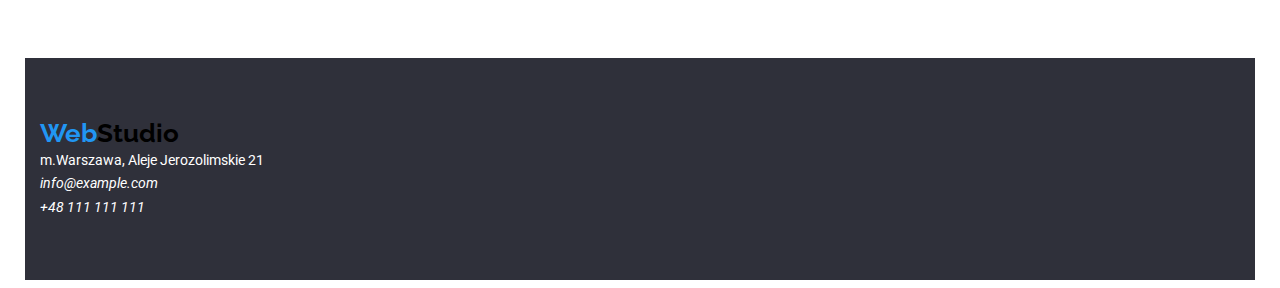
==== commit 2a213a18: "entry finish" ====
--- a/portfolio.html
+++ b/portfolio.html
@@ -14,124 +14,174 @@
   </head>
   <body>
     <header>
-      <a class="link-logo logo" href="#"
-        ><span class="logo-web">Web</span>Studio</a
-      >
-      <nav>
-        <ul class="list">
+      <section>
+        <div class="container flex-top">
+          <a class="link-logo logo logo-top" href="#"
+            ><span class="logo-web">Web</span>Studio</a
+          >
+          <nav>
+            <ul class="list list-top">
+              <li>
+                <a class="link wayfinding-list-item" href="./index.html"
+                  >Agencja</a
+                >
+              </li>
+              <li>
+                <a class="link wayfinding-list-item" href="./portfolio.html"
+                  >Portfolio</a
+                >
+              </li>
+              <li><a class="link wayfinding-list-item" href="#">Kontakt</a></li>
+            </ul>
+          </nav>
+          <ul class="list contacts-top">
+            <li>
+              <a class="link contacts" href="mailto:info@devstudio.com"
+                >info@devstudio.com</a
+              >
+            </li>
+            <li>
+              <a class="link contacts" href="tel:+48111111111"
+                >+48 111 111 111</a
+              >
+            </li>
+          </ul>
+        </div>
+      </section>
+    </header>
+    <main class="portfolio-background">
+      <section class="container">
+        <nav>
+          <ul class="list list-portfolio-middle">
+            <li>
+              <button class="portfolio-btn" type="button">Wszystkie</button>
+            </li>
+            <li><button class="portfolio-btn" type="button">Strony</button></li>
+            <li>
+              <button class="portfolio-btn" type="button">Aplikacje</button>
+            </li>
+            <li><button class="portfolio-btn" type="button">Dizajn</button></li>
+            <li>
+              <button class="portfolio-btn" type="button">Marketing</button>
+            </li>
+          </ul>
+        </nav>
+      </section>
+      <section class="container">
+        <ul class="list list-portfolio-middle-two">
           <li>
-            <a class="link wayfinding-list-item" href="./index.html">Agencja</a>
+            <img
+              src="./images/photoportfolioa.jpg"
+              alt="laptop screen"
+              width="370"
+              height="294" />
+            <h5>Technocrack</h5>
+            <p>Strona internetowa</p>
           </li>
           <li>
-            <a class="link wayfinding-list-item" href="./portfolio.html"
-              >Portfolio</a
-            >
+            <img
+              src="./images/photoportfoliob.jpg"
+              alt="men playing basketball"
+              width="370"
+              height="294" />
+            <h5>Grafika New Orlean vs Golden Star</h5>
+            <p>Dizajn</p>
           </li>
-          <li><a class="link wayfinding-list-item" href="#">Kontakt</a></li>
-        </ul>
-      </nav>
-      <a class="link contacts" href="mailto:info@devstudio.com"
-        >info@devstudio.com</a
-      >
-      <a class="link contacts" href="tel:+48111111111">+48 111 111 111</a>
-    </header>
-    <main class="portfolio-background">
-      <nav>
-        <ul class="list">
           <li>
-            <button class="portfolio-btn" type="button">Wszystkie</button>
+            <img
+              src="./images/photoportfolioc.jpg"
+              alt="restaurant logo"
+              width="370"
+              height="294" />
+            <h5>Restauracja Seafood</h5>
+            <p>Aplikacja</p>
           </li>
-          <li><button class="portfolio-btn" type="button">Strony</button></li>
           <li>
-            <button class="portfolio-btn" type="button">Aplikacje</button>
+            <img
+              src="./images/photoportfoliod.jpg"
+              alt="headphones"
+              width="370"
+              height="294" />
+            <h5>Projekt Prime</h5>
+            <p>Marketing</p>
           </li>
-          <li><button class="portfolio-btn" type="button">Dizajn</button></li>
           <li>
-            <button class="portfolio-btn" type="button">Marketing</button>
+            <img
+              src="./images/photoportfolioe.jpg"
+              alt="two boxes"
+              width="370"
+              height="294" />
+            <h5>Projekt Boxes</h5>
+            <p>Aplikacja</p>
+          </li>
+          <li>
+            <img
+              src="./images/photoportfoliof.jpg"
+              alt="mac screen"
+              width="370"
+              height="294" />
+            <h5>Inspiration has no Borders</h5>
+            <p>Strona internetowa</p>
+          </li>
+          <li>
+            <img
+              src="./images/photoportfoliog.jpg"
+              alt="open book"
+              width="370"
+              height="294" />
+            <h5>Magazyn Limited Edition</h5>
+            <p>Dizajn</p>
+          </li>
+          <li>
+            <img
+              src="./images/photoportfolioh.jpg"
+              alt="label tag"
+              width="370"
+              height="294" />
+            <h5>Projekt LAB</h5>
+            <p>Marketing</p>
+          </li>
+          <li>
+            <img
+              src="./images/photoportfolioi.jpg"
+              alt="person typing"
+              width="370"
+              height="294" />
+            <h5>Growing Business</h5>
+            <p>Aplikacja</p>
           </li>
         </ul>
-      </nav>
-      <ul class="list">
-        <li>
-          <img
-            src="./images/photoportfolioa.jpg"
-            alt="laptop screen"
-            width="370"
-            height="294" />
-        </li>
-        <li>
-          <img
-            src="./images/photoportfoliob.jpg"
-            alt="men playing basketball"
-            width="370"
-            height="294" />
-        </li>
-        <li>
-          <img
-            src="./images/photoportfolioc.jpg"
-            alt="restaurant logo"
-            width="370"
-            height="294" />
-        </li>
-        <li>
-          <img
-            src="./images/photoportfoliod.jpg"
-            alt="headphones"
-            width="370"
-            height="294" />
-        </li>
-        <li>
-          <img
-            src="./images/photoportfolioe.jpg"
-            alt="two boxes"
-            width="370"
-            height="294" />
-        </li>
-        <li>
-          <img
-            src="./images/photoportfoliof.jpg"
-            alt="mac screen"
-            width="370"
-            height="294" />
-        </li>
-        <li>
-          <img
-            src="./images/photoportfoliog.jpg"
-            alt="open book"
-            width="370"
-            height="294" />
-        </li>
-        <li>
-          <img
-            src="./images/photoportfolioh.jpg"
-            alt="label tag"
-            width="370"
-            height="294" />
-        </li>
-        <li>
-          <img
-            src="./images/photoportfolioi.jpg"
-            alt="person typing"
-            width="370"
-            height="294" />
-        </li>
-      </ul>
+      </section>
     </main>
-    <footer class="background-c">
-      <a class="link-logo logo" href="#"
-        ><span class="logo-web">Web</span>Studio</a
-      >
-      <address>
-        <span class="portfolio-contacts-title"
-          >m.Warszawa, Aleje Jerozolimskie 21</span
-        >
-        <a class="link portfolio-contacts" href="mailto:info@example.com"
-          >info@example.com</a
-        >
-        <a class="link portfolio-contacts" href="tel:+48111111111"
-          >+48 111 111 111</a
-        >
-      </address>
+    <footer>
+      <section>
+        <div class="background-c container container-bottom">
+          <a class="link-logo logo" href="#"
+            ><span class="logo-web">Web</span>Studio</a
+          >
+          <address>
+            <div class="address-align">
+              <span class="portfolio-contacts-title"
+                >m.Warszawa, Aleje Jerozolimskie 21</span
+              >
+              <ul class="list">
+                <li>
+                  <a
+                    class="link portfolio-contacts"
+                    href="mailto:info@example.com"
+                    >info@example.com</a
+                  >
+                </li>
+                <li>
+                  <a class="link portfolio-contacts" href="tel:+48111111111"
+                    >+48 111 111 111</a
+                  >
+                </li>
+              </ul>
+            </div>
+          </address>
+        </div>
+      </section>
     </footer>
   </body>
 </html>
--- a/css/styles.css
+++ b/css/styles.css
@@ -47,8 +47,6 @@
   font-weight: 700;
   font-size: 26px;
   line-height: 1.19;
-  margin-left: 215px;
-  margin-block: 24px 25px;
 }
 .logo-web {
   color: var(--colorB);
@@ -77,6 +75,8 @@
   font-size: 44px;
   line-height: 1.36;
   text-align: center;
+  padding-block: 200px 30px;
+  margin-inline: 280px;
 }
 .slogan-btn {
   background-color: var(--colorB);
@@ -90,12 +90,14 @@
   font-family: inherit;
   box-shadow: 0px 4px 4px rgba(0, 0, 0, 0.15);
   border-radius: 4px;
+  margin-block: 0 200px;
 }
 .general-list-title {
   color: var(--colorE);
   font-weight: 700;
   font-size: 14px;
   line-height: 1.14;
+  padding-bottom: 10px;
 }
 .general-list-description {
   color: var(--colorC);
@@ -180,23 +182,87 @@
 }
 .flex-top {
   display: flex;
+  border-bottom: 1px solid #ececec;
 }
 .list-top {
   display: flex;
-  align-items: flex-start;
-  justify-content: space-between;
   gap: 46px;
-  margin-left: 93px;
   margin-block: 32px;
-  width: 254px;
+  margin-right: 371px;
 }
 .contacts-top {
   display: flex;
-  margin-right: 227px;
   gap: 50px;
   margin-block: 32px;
-  margin-left: 371px;
+}
+.btn-align {
+  display: flex;
+  justify-content: center;
 }
 .list-middle {
   display: flex;
-}
+  gap: 30px;
+  margin-block: 94px;
+}
+.title-middle-one {
+  margin-bottom: 50px;
+}
+.list-image-middle-one {
+  display: flex;
+  gap: 30px;
+  margin-bottom: 94px;
+}
+.title-middle-two {
+  padding-block: 50px 94px;
+}
+.list-image-middle-two {
+  display: flex;
+  gap: 30px;
+  margin-bottom: 94px;
+}
+.team-photo-title-align {
+  padding-block: 30px 10px;
+}
+.team-photo-description-align {
+  padding-bottom: 30px;
+}
+.logo-top {
+  margin-right: 93px;
+  margin-block: 24px 25px;
+}
+.container-bottom {
+  padding-block: 60px;
+}
+.address-align {
+  gap: 9px;
+}
+.list-portfolio-middle {
+  display: flex;
+  gap: 8px;
+  margin-top: 94px;
+  padding-inline: 303px;
+}
+.list-portfolio-middle-two {
+  display: flex;
+  flex-wrap: wrap;
+  gap: 30px;
+  margin-block: 50px 94px;
+}
+.list-portfolio-middle-two h5:nth-child(n) {
+  font-weight: 700;
+  font-size: 18px;
+  color: var(--colorE);
+  line-height: 2;
+  padding-left: 24px;
+  padding-block: 20px 4px;
+}
+.list-portfolio-middle-two p:nth-child(n) {
+  font-size: 16px;
+  line-height: 1.87;
+  color: var(--colorC);
+  padding-left: 24px;
+  padding-bottom: 20px;
+}
+.list-portfolio-middle-two li:nth-child(n) {
+  border: 1px solid #eeeeee;
+}
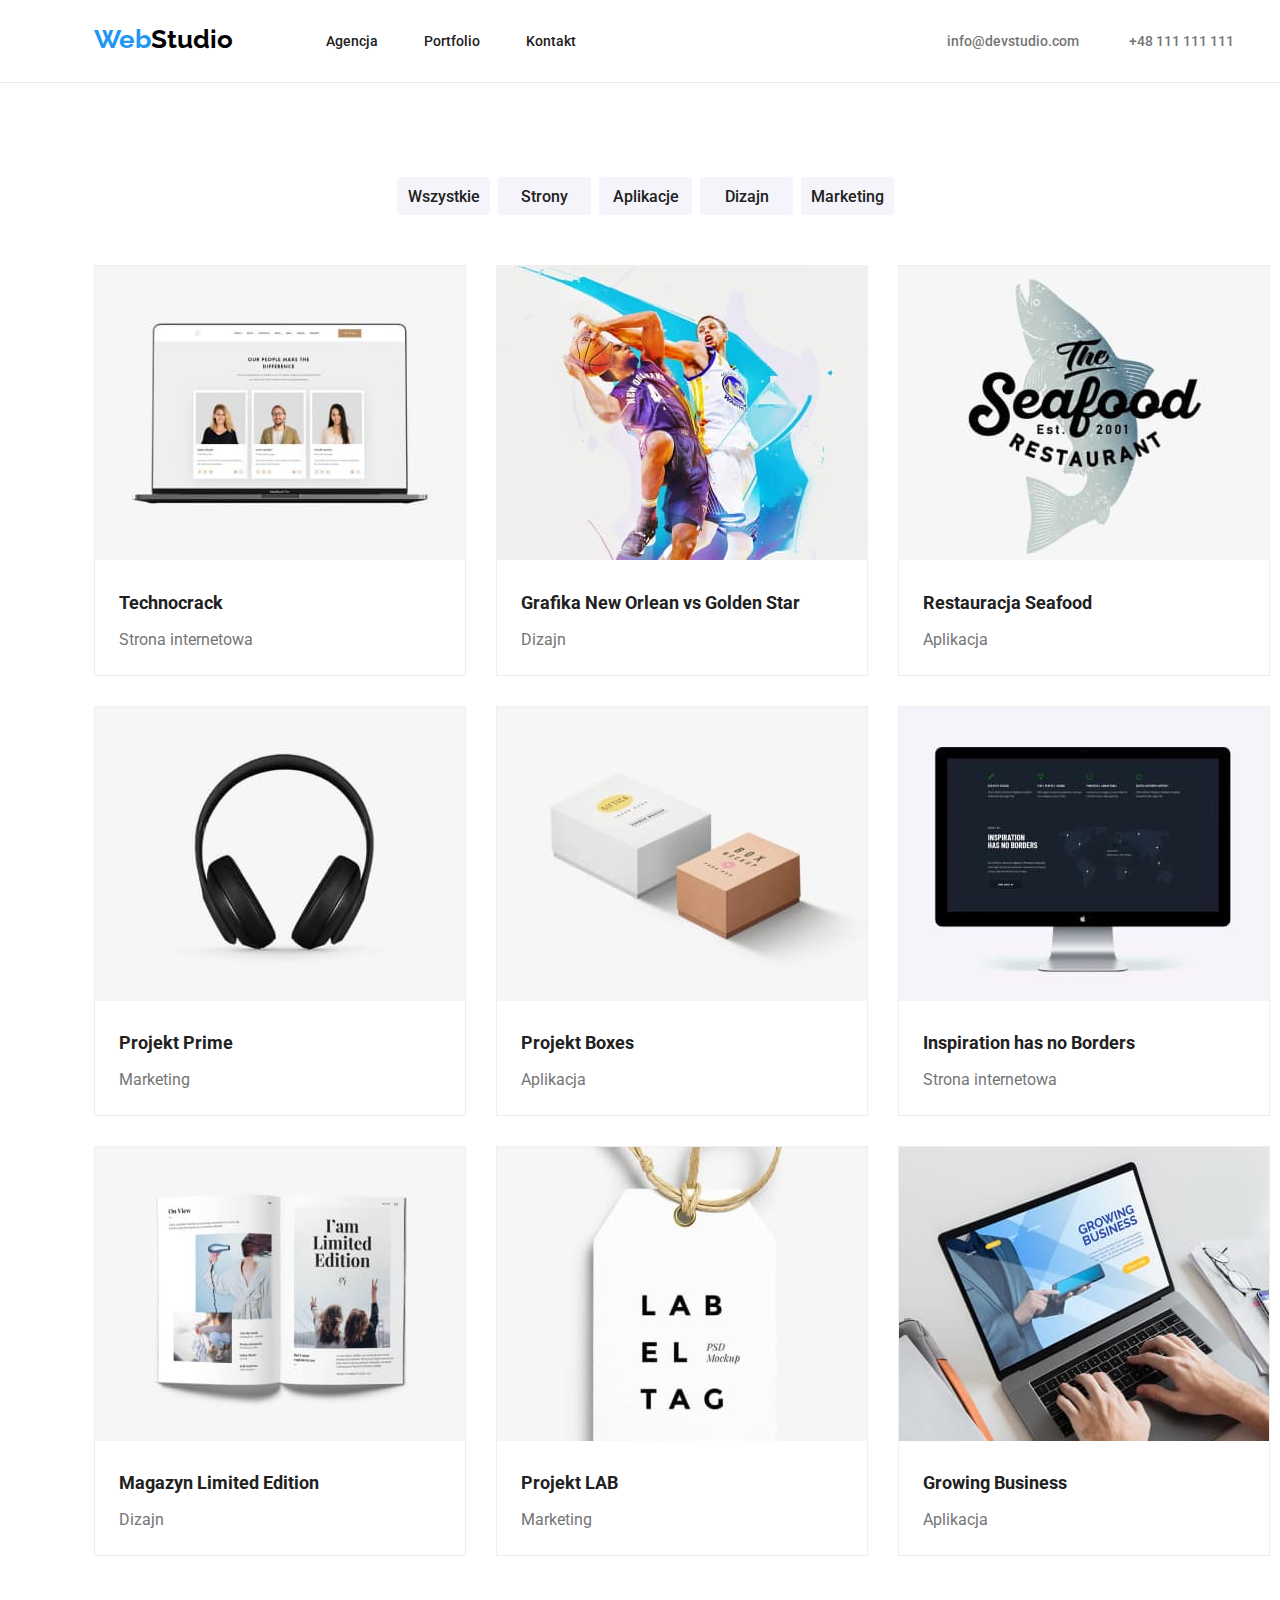
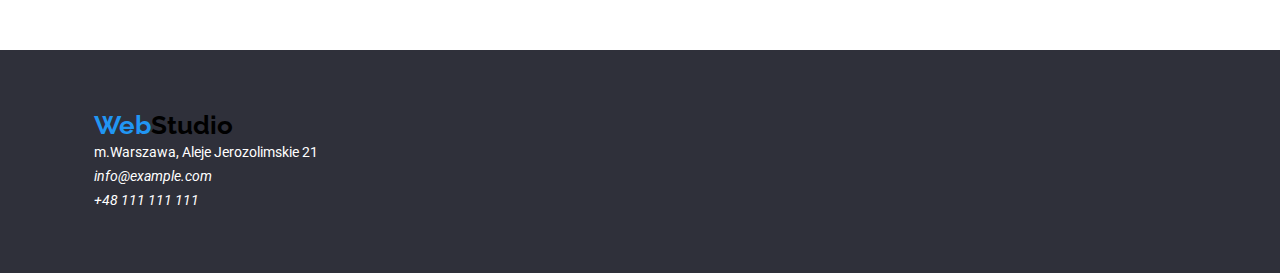
==== commit cfb73292: "finished" ====
--- a/portfolio.html
+++ b/portfolio.html
@@ -15,7 +15,7 @@
   <body>
     <header>
       <section>
-        <div class="container flex-top">
+        <div class="container flex-top section">
           <a class="link-logo logo logo-top" href="#"
             ><span class="logo-web">Web</span>Studio</a
           >
@@ -50,7 +50,7 @@
       </section>
     </header>
     <main class="portfolio-background">
-      <section class="container">
+      <section class="container section">
         <nav>
           <ul class="list list-portfolio-middle">
             <li>
@@ -67,7 +67,7 @@
           </ul>
         </nav>
       </section>
-      <section class="container">
+      <section class="container section">
         <ul class="list list-portfolio-middle-two">
           <li>
             <img
@@ -155,7 +155,7 @@
     </main>
     <footer>
       <section>
-        <div class="background-c container container-bottom">
+        <div class="background-c container container-bottom section">
           <a class="link-logo logo" href="#"
             ><span class="logo-web">Web</span>Studio</a
           >
--- a/css/styles.css
+++ b/css/styles.css
@@ -1,5 +1,279 @@
-.padding-block {
-}
+/*! modern-normalize v1.1.0 | MIT License | https://github.com/sindresorhus/modern-normalize */
+
+/*
+Document
+========
+*/
+
+/**
+Use a better box model (opinionated).
+*/
+
+*,
+::before,
+::after {
+  box-sizing: content-box;
+  padding: 0;
+  margin: 0;
+}
+
+/**
+1. Correct the line height in all browsers.
+2. Prevent adjustments of font size after orientation changes in iOS.
+3. Use a more readable tab size (opinionated).
+*/
+
+html {
+  line-height: 1.15; /* 1 */
+  -webkit-text-size-adjust: 100%; /* 2 */
+  -moz-tab-size: 4; /* 3 */
+  tab-size: 4; /* 3 */
+}
+
+/*
+Sections
+========
+*/
+
+/**
+1. Remove the margin in all browsers.
+2. Improve consistency of default fonts in all browsers. (https://github.com/sindresorhus/modern-normalize/issues/3)
+*/
+
+body {
+  margin: 0; /* 1 */
+  font-family: system-ui, -apple-system,
+    /* Firefox supports this but not yet `system-ui` */ "Segoe UI", Roboto,
+    Helvetica, Arial, sans-serif, "Apple Color Emoji", "Segoe UI Emoji"; /* 2 */
+}
+
+/*
+Grouping content
+================
+*/
+
+/**
+1. Add the correct height in Firefox.
+2. Correct the inheritance of border color in Firefox. (https://bugzilla.mozilla.org/show_bug.cgi?id=190655)
+*/
+
+hr {
+  height: 0; /* 1 */
+  color: inherit; /* 2 */
+}
+
+/*
+Text-level semantics
+====================
+*/
+
+/**
+Add the correct text decoration in Chrome, Edge, and Safari.
+*/
+
+abbr[title] {
+  text-decoration: underline dotted;
+}
+
+/**
+Add the correct font weight in Edge and Safari.
+*/
+
+b,
+strong {
+  font-weight: bolder;
+}
+
+/**
+1. Improve consistency of default fonts in all browsers. (https://github.com/sindresorhus/modern-normalize/issues/3)
+2. Correct the odd 'em' font sizing in all browsers.
+*/
+
+code,
+kbd,
+samp,
+pre {
+  font-family: ui-monospace, SFMono-Regular, Consolas, "Liberation Mono", Menlo,
+    monospace; /* 1 */
+  font-size: 1em; /* 2 */
+}
+
+/**
+Add the correct font size in all browsers.
+*/
+
+small {
+  font-size: 80%;
+}
+
+/**
+Prevent 'sub' and 'sup' elements from affecting the line height in all browsers.
+*/
+
+sub,
+sup {
+  font-size: 75%;
+  line-height: 0;
+  position: relative;
+  vertical-align: baseline;
+}
+
+sub {
+  bottom: -0.25em;
+}
+
+sup {
+  top: -0.5em;
+}
+
+/*
+Tabular data
+============
+*/
+
+/**
+1. Remove text indentation from table contents in Chrome and Safari. (https://bugs.chromium.org/p/chromium/issues/detail?id=999088, https://bugs.webkit.org/show_bug.cgi?id=201297)
+2. Correct table border color inheritance in Chrome and Safari. (https://bugs.chromium.org/p/chromium/issues/detail?id=935729, https://bugs.webkit.org/show_bug.cgi?id=195016)
+*/
+
+table {
+  text-indent: 0; /* 1 */
+  border-color: inherit; /* 2 */
+}
+
+/*
+Forms
+=====
+*/
+
+/**
+1. Change the font styles in all browsers.
+2. Remove the margin in Firefox and Safari.
+*/
+
+button,
+input,
+optgroup,
+select,
+textarea {
+  font-family: inherit; /* 1 */
+  font-size: 100%; /* 1 */
+  line-height: 1.15; /* 1 */
+  margin: 0; /* 2 */
+}
+
+/**
+Remove the inheritance of text transform in Edge and Firefox.
+*/
+
+button,
+select {
+  text-transform: none;
+}
+
+/**
+Correct the inability to style clickable types in iOS and Safari.
+*/
+
+button,
+[type="button"],
+[type="reset"],
+[type="submit"] {
+  -webkit-appearance: button;
+}
+
+/**
+Remove the inner border and padding in Firefox.
+*/
+
+::-moz-focus-inner {
+  border-style: none;
+  padding: 0;
+}
+
+/**
+Restore the focus styles unset by the previous rule.
+*/
+
+:-moz-focusring {
+  outline: 1px dotted ButtonText;
+}
+
+/**
+Remove the additional ':invalid' styles in Firefox.
+See: https://github.com/mozilla/gecko-dev/blob/2f9eacd9d3d995c937b4251a5557d95d494c9be1/layout/style/res/forms.css#L728-L737
+*/
+
+:-moz-ui-invalid {
+  box-shadow: none;
+}
+
+/**
+Remove the padding so developers are not caught out when they zero out 'fieldset' elements in all browsers.
+*/
+
+legend {
+  padding: 0;
+}
+
+/**
+Add the correct vertical alignment in Chrome and Firefox.
+*/
+
+progress {
+  vertical-align: baseline;
+}
+
+/**
+Correct the cursor style of increment and decrement buttons in Safari.
+*/
+
+::-webkit-inner-spin-button,
+::-webkit-outer-spin-button {
+  height: auto;
+}
+
+/**
+1. Correct the odd appearance in Chrome and Safari.
+2. Correct the outline style in Safari.
+*/
+
+[type="search"] {
+  -webkit-appearance: textfield; /* 1 */
+  outline-offset: -2px; /* 2 */
+}
+
+/**
+Remove the inner padding in Chrome and Safari on macOS.
+*/
+
+::-webkit-search-decoration {
+  -webkit-appearance: none;
+}
+
+/**
+1. Correct the inability to style clickable types in iOS and Safari.
+2. Change font properties to 'inherit' in Safari.
+*/
+
+::-webkit-file-upload-button {
+  -webkit-appearance: button; /* 1 */
+  font: inherit; /* 2 */
+}
+
+/*
+Interactive
+===========
+*/
+
+/*
+Add the correct display in Chrome and Safari.
+*/
+
+summary {
+  display: list-item;
+}
+
 .container {
   max-width: 1200px;
   margin: 0 auto;
@@ -266,3 +540,6 @@
 .list-portfolio-middle-two li:nth-child(n) {
   border: 1px solid #eeeeee;
 }
+.section {
+  padding-inline: 94px;
+}
